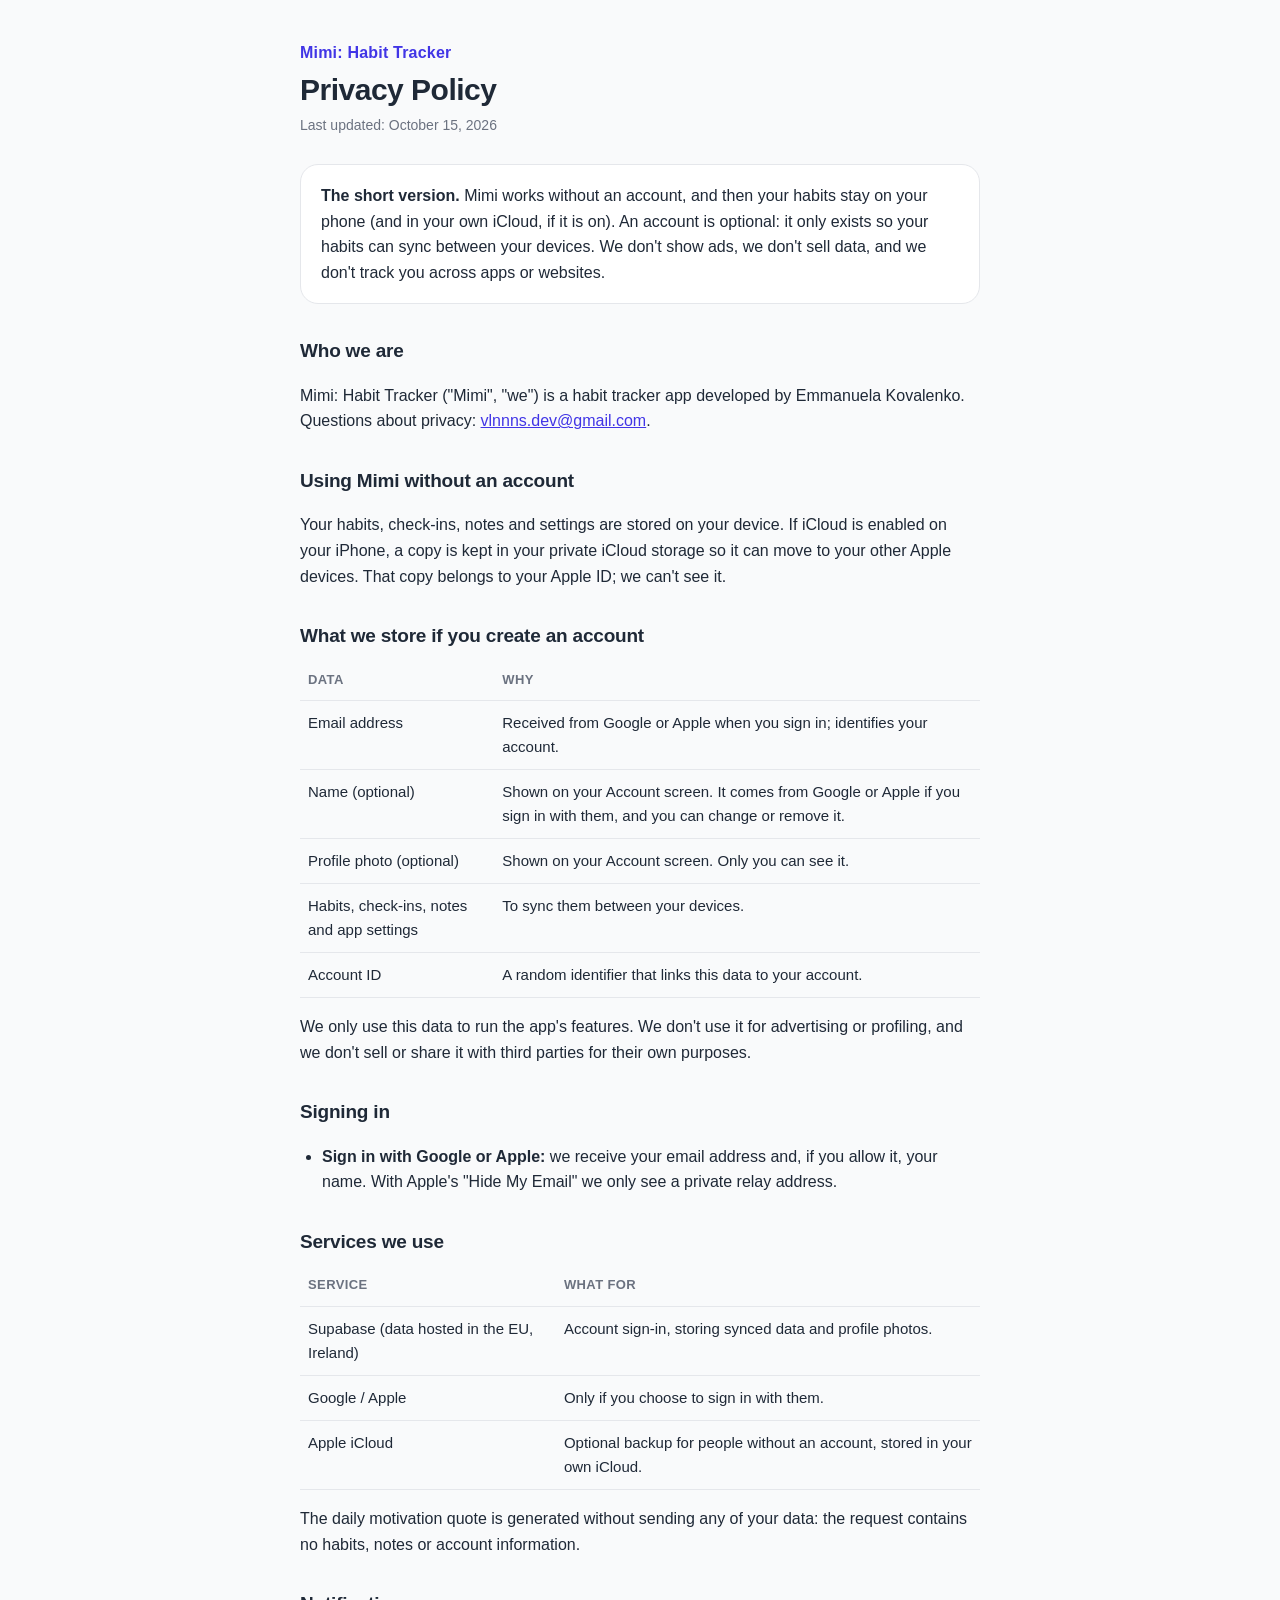
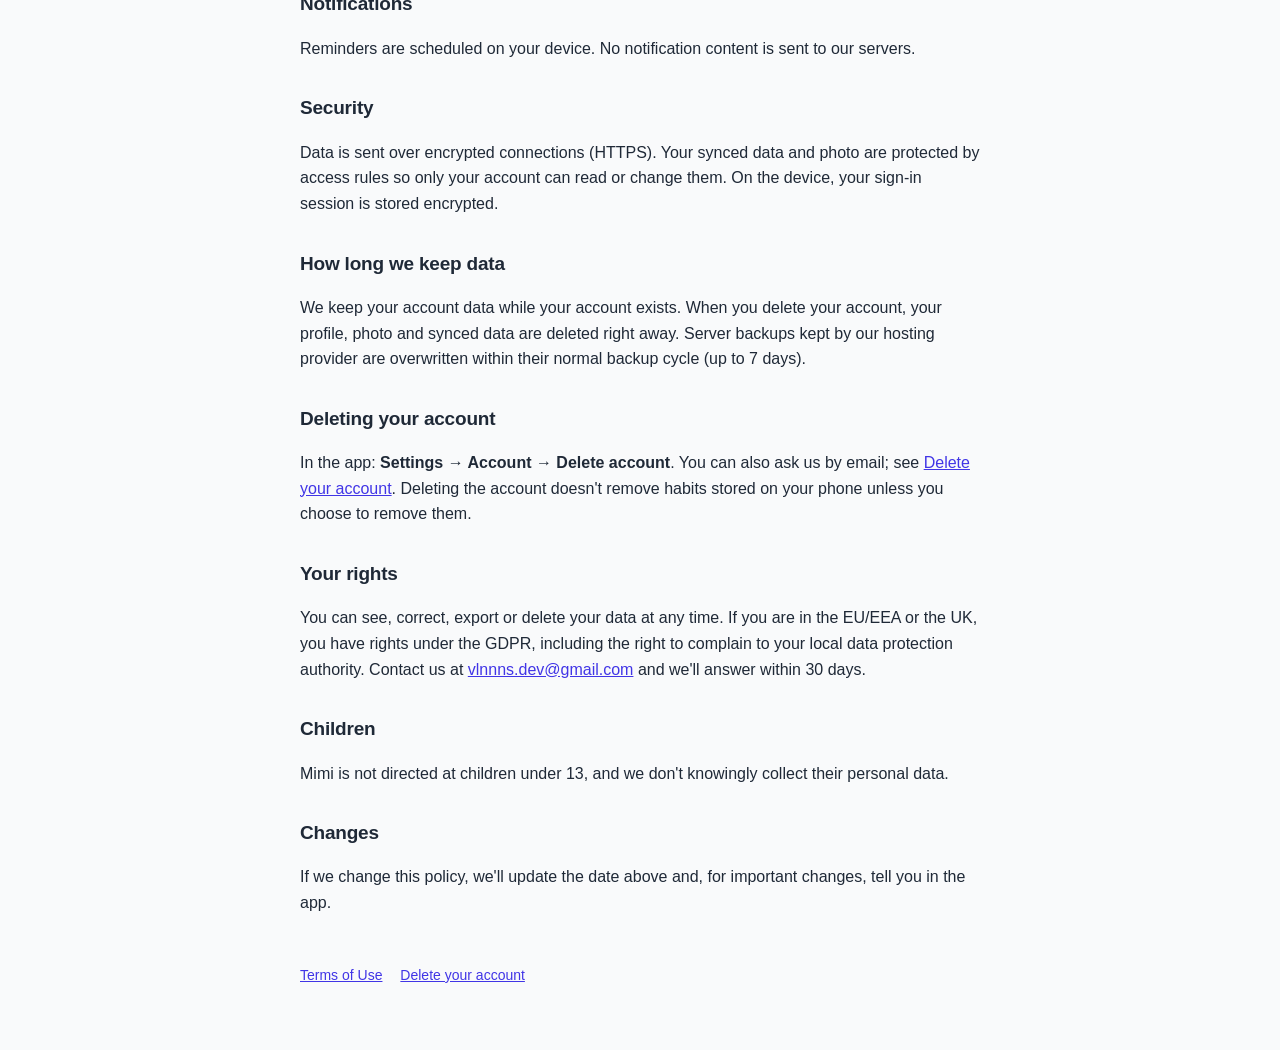
==== privacy.html @ db1be208 "Legal pages for Mimi: Habit Tracker" ====
<!doctype html>
<html lang="en">
<head>
  <meta charset="utf-8" />
  <meta name="viewport" content="width=device-width, initial-scale=1" />
  <title>Privacy Policy · Mimi: Habit Tracker</title>
  <link rel="stylesheet" href="style.css" />
</head>
<body>
<main>
  <header>
    <div class="app">Mimi: Habit Tracker</div>
    <h1>Privacy Policy</h1>
    <div class="muted">Last updated: October 15, 2026</div>
  </header>

  <div class="card">
    <strong>The short version.</strong> Mimi works without an account, and then your habits stay on your
    phone (and in your own iCloud, if it is on). An account is optional: it only exists so your habits can sync
    between your devices. We don't show ads, we don't sell data, and we don't track you across apps or websites.
  </div>

  <h2>Who we are</h2>
  <p>Mimi: Habit Tracker ("Mimi", "we") is a habit tracker app developed by Emmanuela Kovalenko.
    Questions about privacy: <a href="mailto:vlnnns.dev@gmail.com">vlnnns.dev@gmail.com</a>.</p>

  <h2>Using Mimi without an account</h2>
  <p>Your habits, check-ins, notes and settings are stored on your device. If iCloud is enabled on your iPhone,
    a copy is kept in your private iCloud storage so it can move to your other Apple devices. That copy belongs to
    your Apple ID; we can't see it.</p>

  <h2>What we store if you create an account</h2>
  <table>
    <tr><th>Data</th><th>Why</th></tr>
    <tr><td>Email address</td><td>Received from Google or Apple when you sign in; identifies your account.</td></tr>
    <tr><td>Name (optional)</td><td>Shown on your Account screen. It comes from Google or Apple if you sign in with them, and you can change or remove it.</td></tr>
    <tr><td>Profile photo (optional)</td><td>Shown on your Account screen. Only you can see it.</td></tr>
    <tr><td>Habits, check-ins, notes and app settings</td><td>To sync them between your devices.</td></tr>
    <tr><td>Account ID</td><td>A random identifier that links this data to your account.</td></tr>
  </table>
  <p>We only use this data to run the app's features. We don't use it for advertising or profiling, and
    we don't sell or share it with third parties for their own purposes.</p>

  <h2>Signing in</h2>
  <ul>
    <li><strong>Sign in with Google or Apple:</strong> we receive your email address and, if you allow it, your
      name. With Apple's "Hide My Email" we only see a private relay address.</li>
  </ul>

  <h2>Services we use</h2>
  <table>
    <tr><th>Service</th><th>What for</th></tr>
    <tr><td>Supabase (data hosted in the EU, Ireland)</td><td>Account sign-in, storing synced data and profile photos.</td></tr>
    <tr><td>Google / Apple</td><td>Only if you choose to sign in with them.</td></tr>
    <tr><td>Apple iCloud</td><td>Optional backup for people without an account, stored in your own iCloud.</td></tr>
  </table>
  <p>The daily motivation quote is generated without sending any of your data: the request contains no habits,
    notes or account information.</p>

  <h2>Notifications</h2>
  <p>Reminders are scheduled on your device. No notification content is sent to our servers.</p>

  <h2>Security</h2>
  <p>Data is sent over encrypted connections (HTTPS). Your synced data and photo are protected by access rules so
    only your account can read or change them. On the device, your sign-in session is stored encrypted.</p>

  <h2>How long we keep data</h2>
  <p>We keep your account data while your account exists. When you delete your account, your profile, photo and
    synced data are deleted right away. Server backups kept by our hosting provider are overwritten within their
    normal backup cycle (up to 7 days).</p>

  <h2>Deleting your account</h2>
  <p>In the app: <strong>Settings → Account → Delete account</strong>. You can also ask us by email; see
    <a href="delete-account.html">Delete your account</a>. Deleting the account doesn't remove habits
    stored on your phone unless you choose to remove them.</p>

  <h2>Your rights</h2>
  <p>You can see, correct, export or delete your data at any time. If you are in the EU/EEA or the UK, you have
    rights under the GDPR, including the right to complain to your local data protection authority. Contact us at
    <a href="mailto:vlnnns.dev@gmail.com">vlnnns.dev@gmail.com</a> and we'll answer within 30 days.</p>

  <h2>Children</h2>
  <p>Mimi is not directed at children under 13, and we don't knowingly collect their personal data.</p>

  <h2>Changes</h2>
  <p>If we change this policy, we'll update the date above and, for important changes, tell you in the app.</p>

  <footer>
    <a href="terms.html">Terms of Use</a>
    <a href="delete-account.html">Delete your account</a>
  </footer>
</main>
</body>
</html>
---- style.css ----
:root { color-scheme: light dark; --fg:#1f2937; --muted:#6b7280; --bg:#f9fafb; --card:#fff; --line:#e5e7eb; --accent:#4135e6; }
@media (prefers-color-scheme: dark) { :root { --fg:#f3f4f6; --muted:#9ca3af; --bg:#111; --card:#1c1c1e; --line:#2c2c2e; --accent:#8b83ff; } }
* { box-sizing: border-box; }
body { margin:0; background:var(--bg); color:var(--fg); font: 16px/1.6 -apple-system, BlinkMacSystemFont, "Inter", "Segoe UI", sans-serif; }
main { max-width: 720px; margin: 0 auto; padding: 40px 20px 64px; }
header { margin-bottom: 28px; }
.app { font-weight: 600; color: var(--accent); letter-spacing: .2px; }
h1 { font-size: 30px; line-height: 1.2; margin: 6px 0 6px; letter-spacing: -0.5px; }
h2 { font-size: 19px; margin: 32px 0 8px; letter-spacing: -0.2px; }
p, li { color: var(--fg); }
.muted { color: var(--muted); font-size: 14px; }
.card { background: var(--card); border: 1px solid var(--line); border-radius: 18px; padding: 18px 20px; margin: 16px 0; }
ul, ol { padding-left: 22px; }
a { color: var(--accent); }
table { width: 100%; border-collapse: collapse; font-size: 15px; }
th, td { text-align: left; padding: 10px 8px; border-bottom: 1px solid var(--line); vertical-align: top; }
th { color: var(--muted); font-weight: 600; font-size: 13px; text-transform: uppercase; letter-spacing: .4px; }
footer { margin-top: 48px; font-size: 14px; color: var(--muted); }
footer a { margin-right: 14px; }
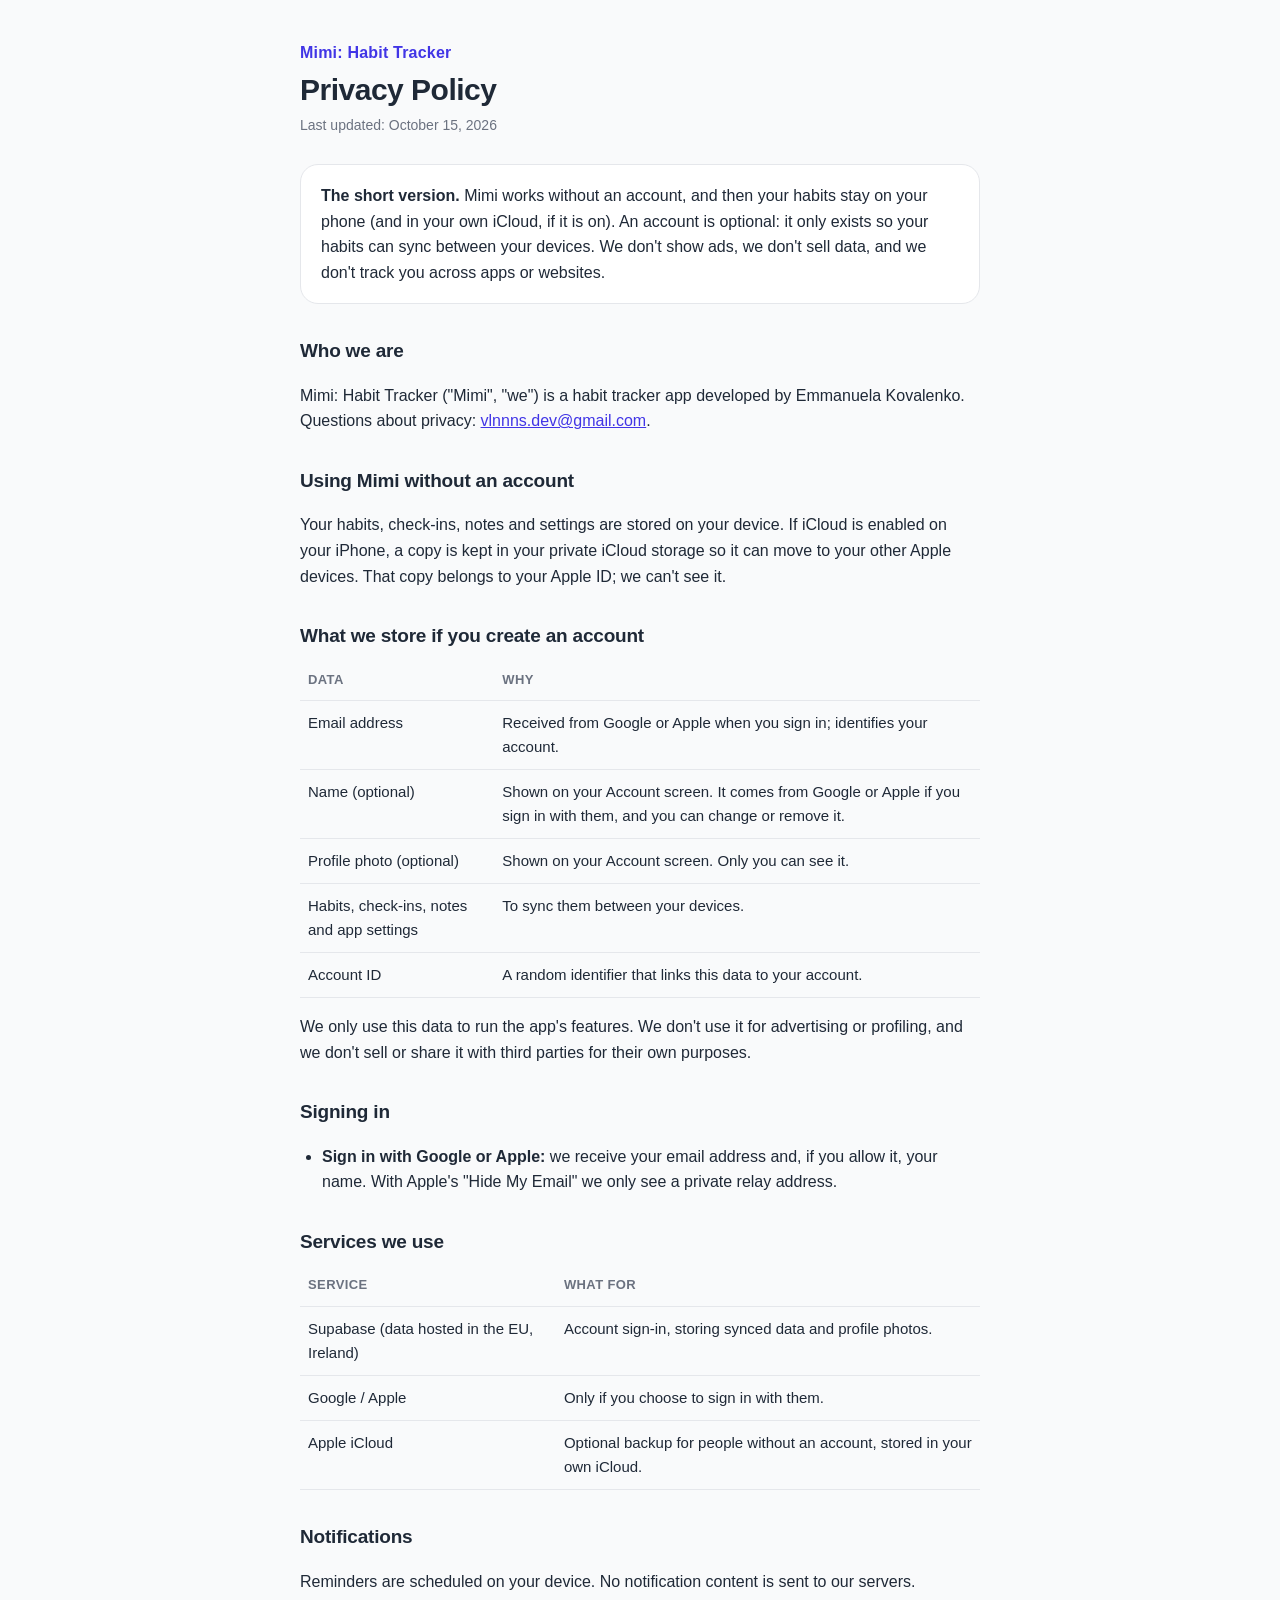
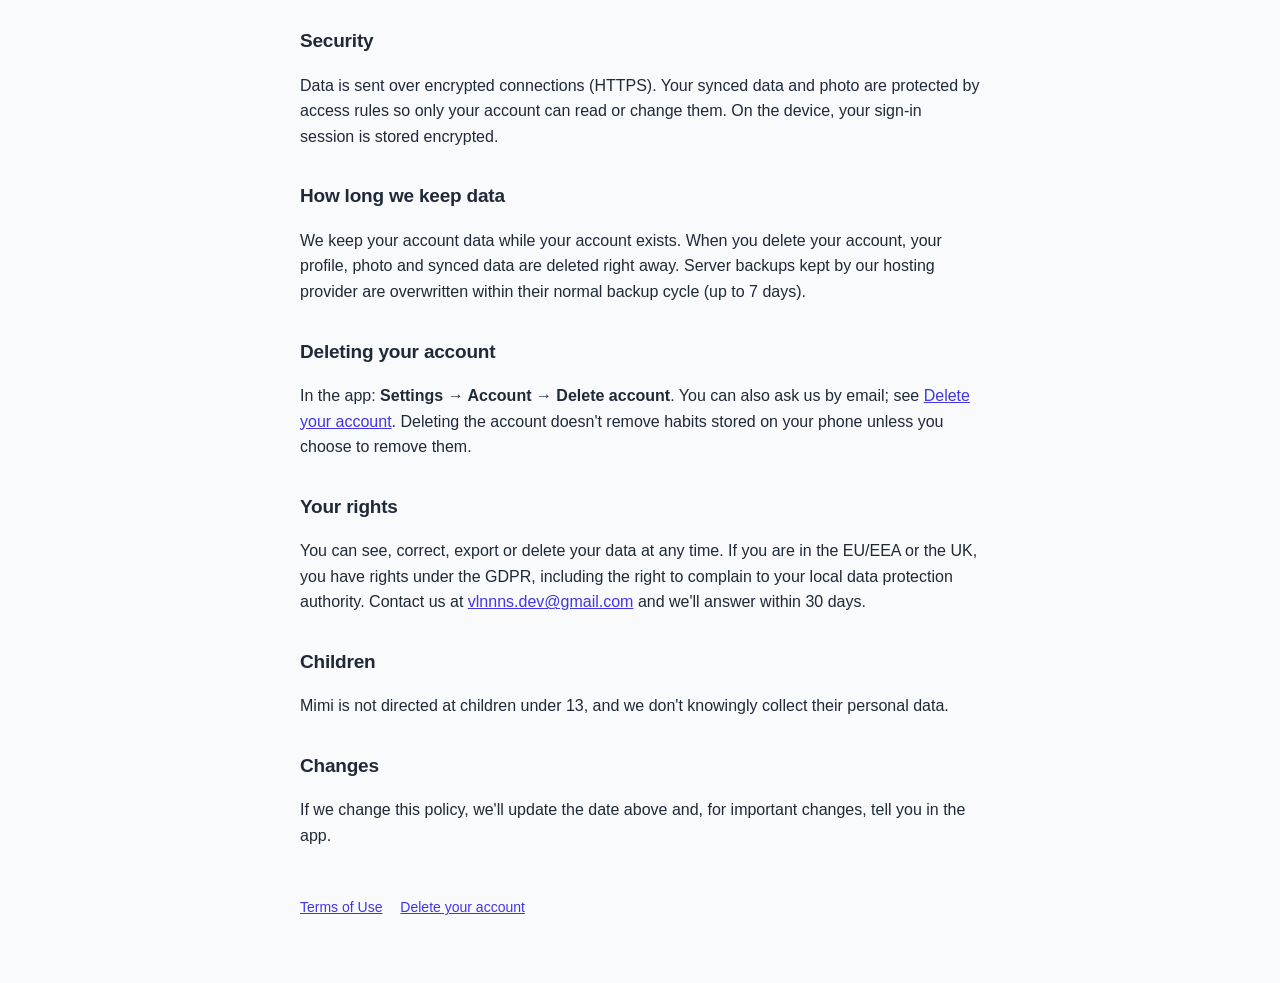
==== commit 314561d9: "privacy: drop the motivation quote paragraph, the feature is gone" ====
--- a/privacy.html
+++ b/privacy.html
@@ -54,8 +54,6 @@
     <tr><td>Google / Apple</td><td>Only if you choose to sign in with them.</td></tr>
     <tr><td>Apple iCloud</td><td>Optional backup for people without an account, stored in your own iCloud.</td></tr>
   </table>
-  <p>The daily motivation quote is generated without sending any of your data: the request contains no habits,
-    notes or account information.</p>
 
   <h2>Notifications</h2>
   <p>Reminders are scheduled on your device. No notification content is sent to our servers.</p>
